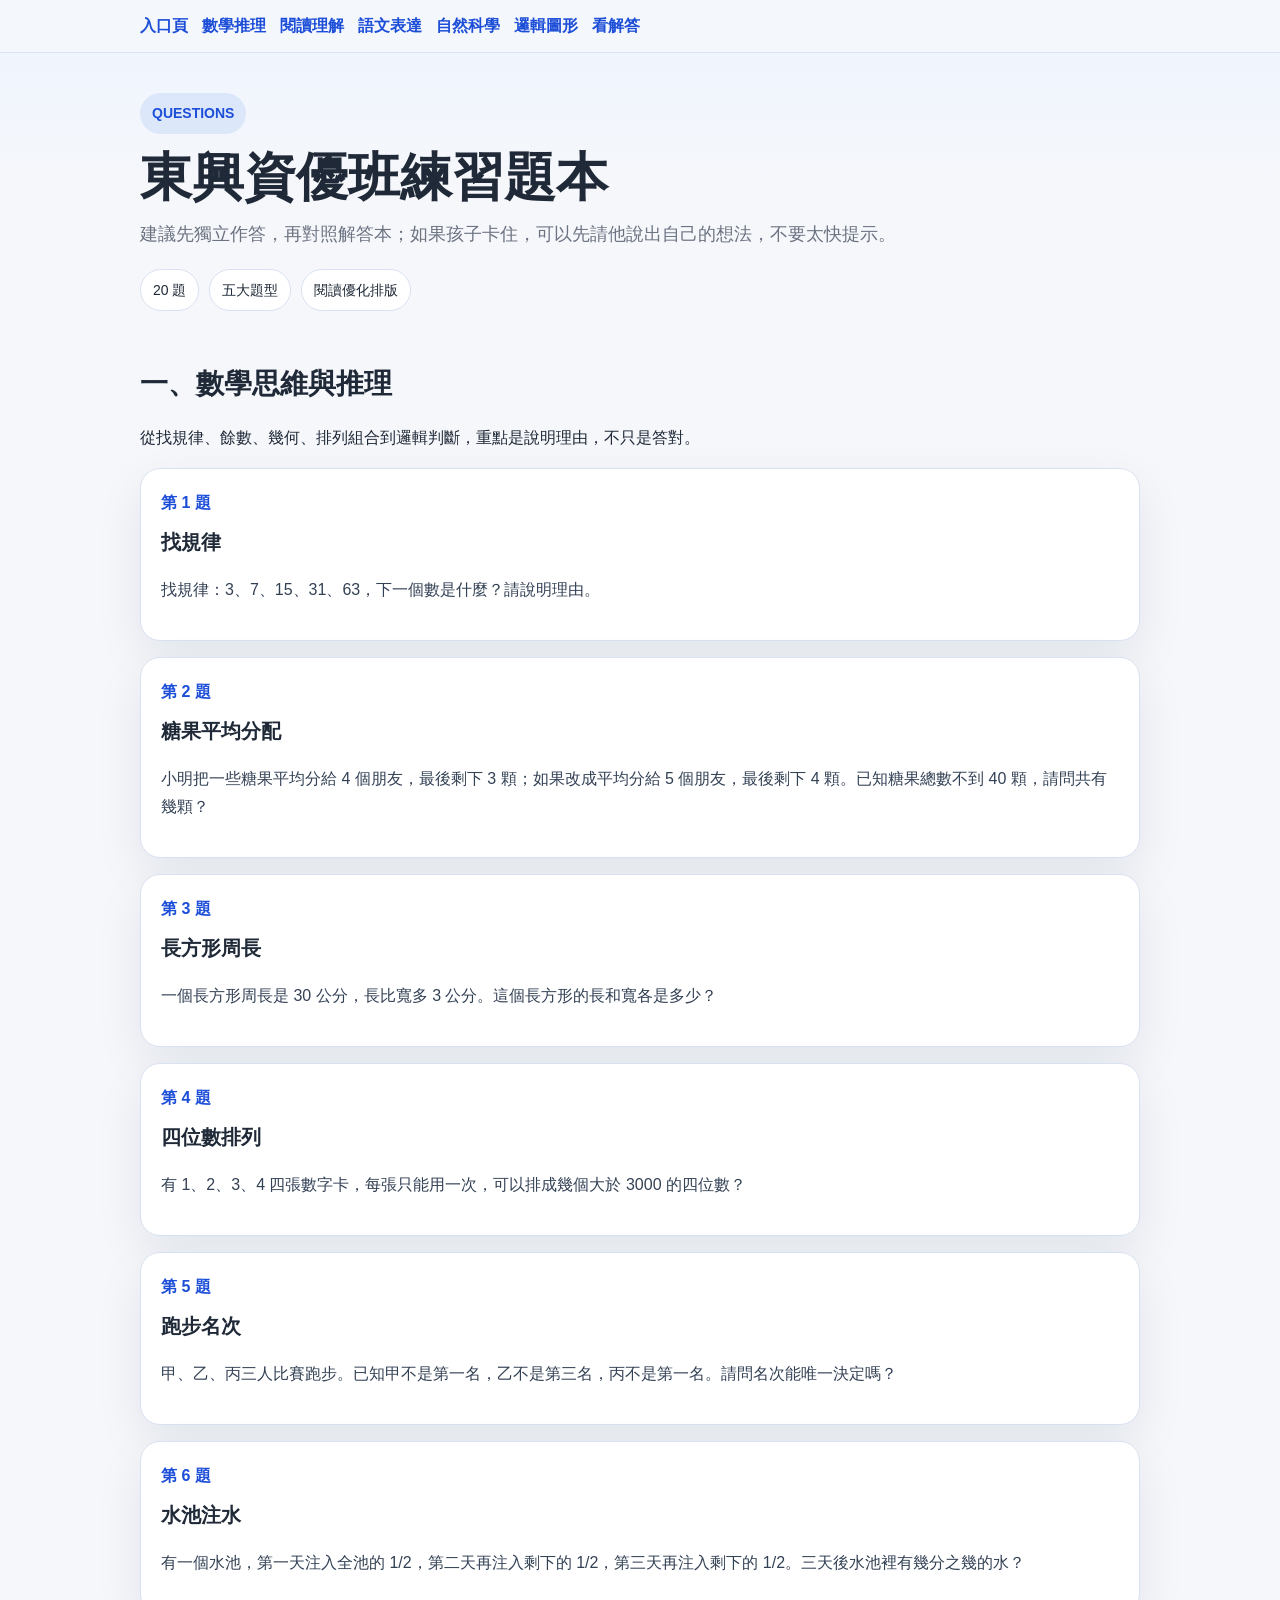
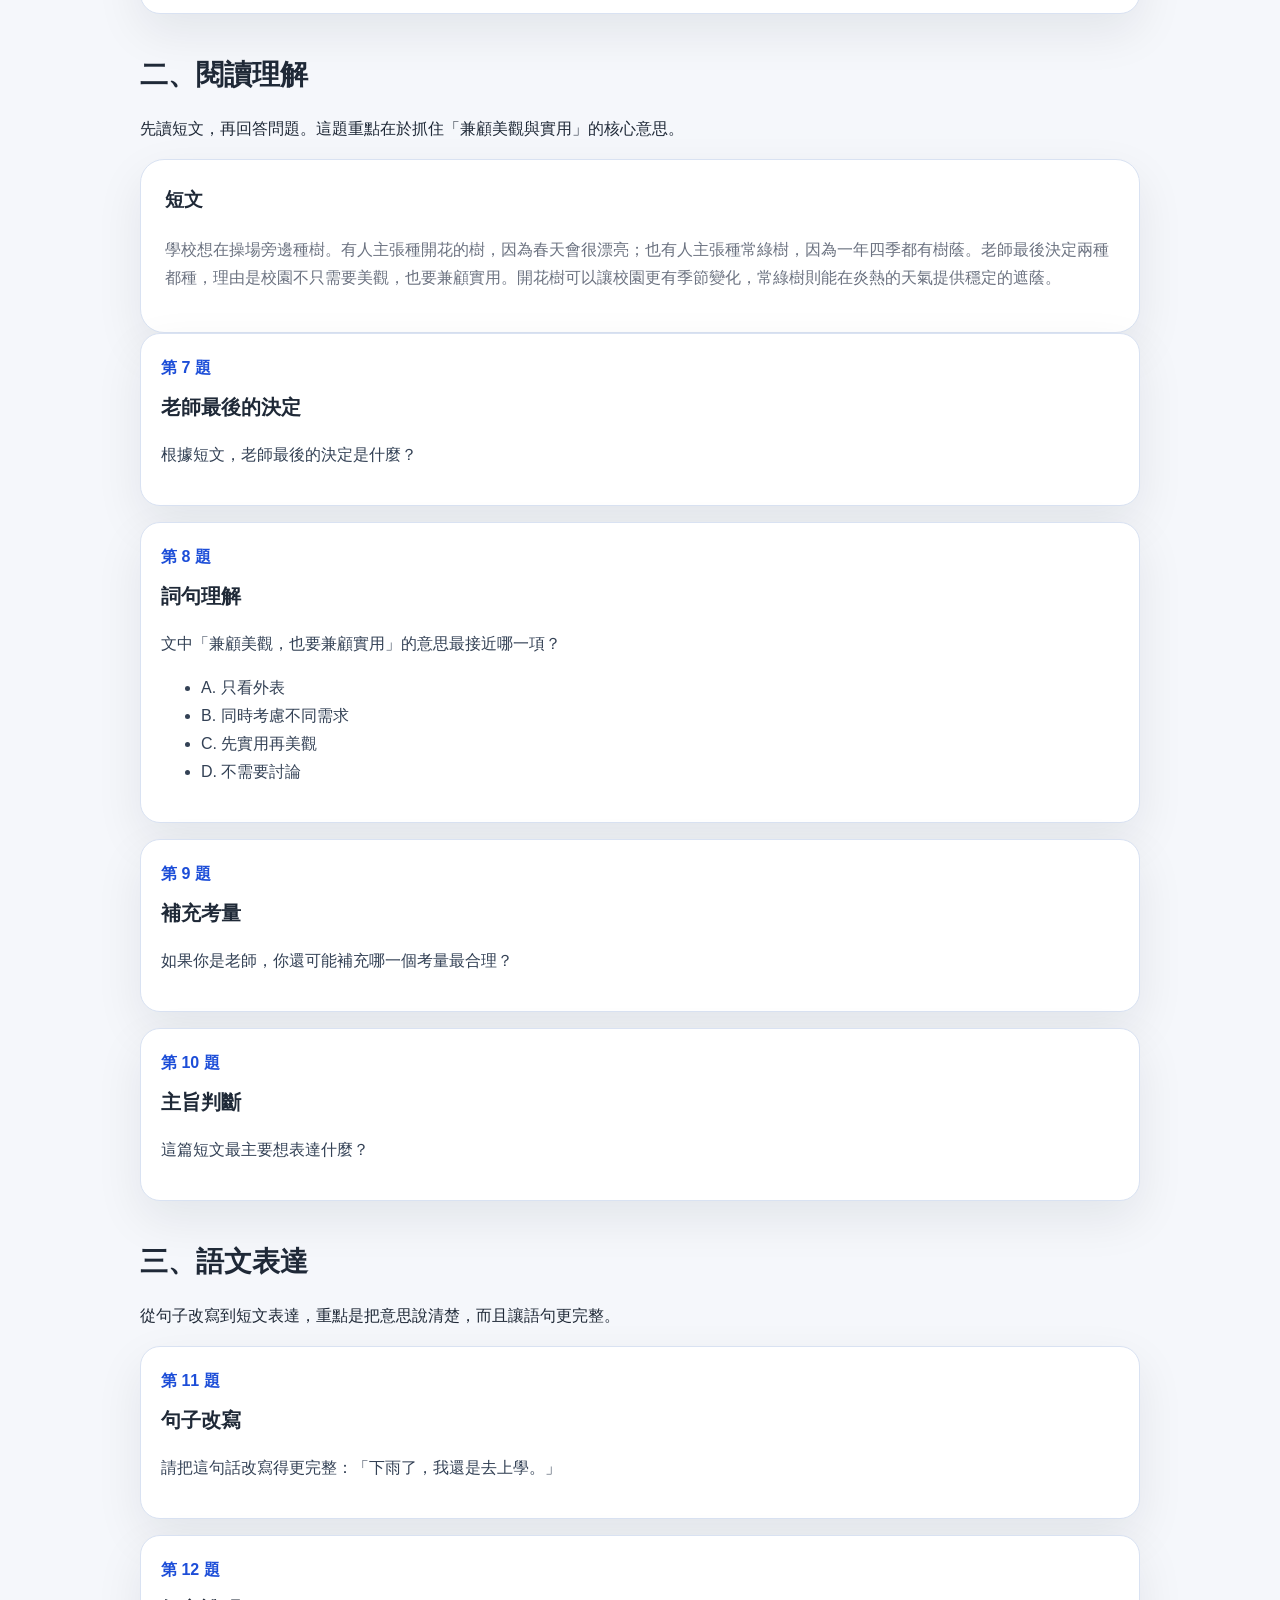
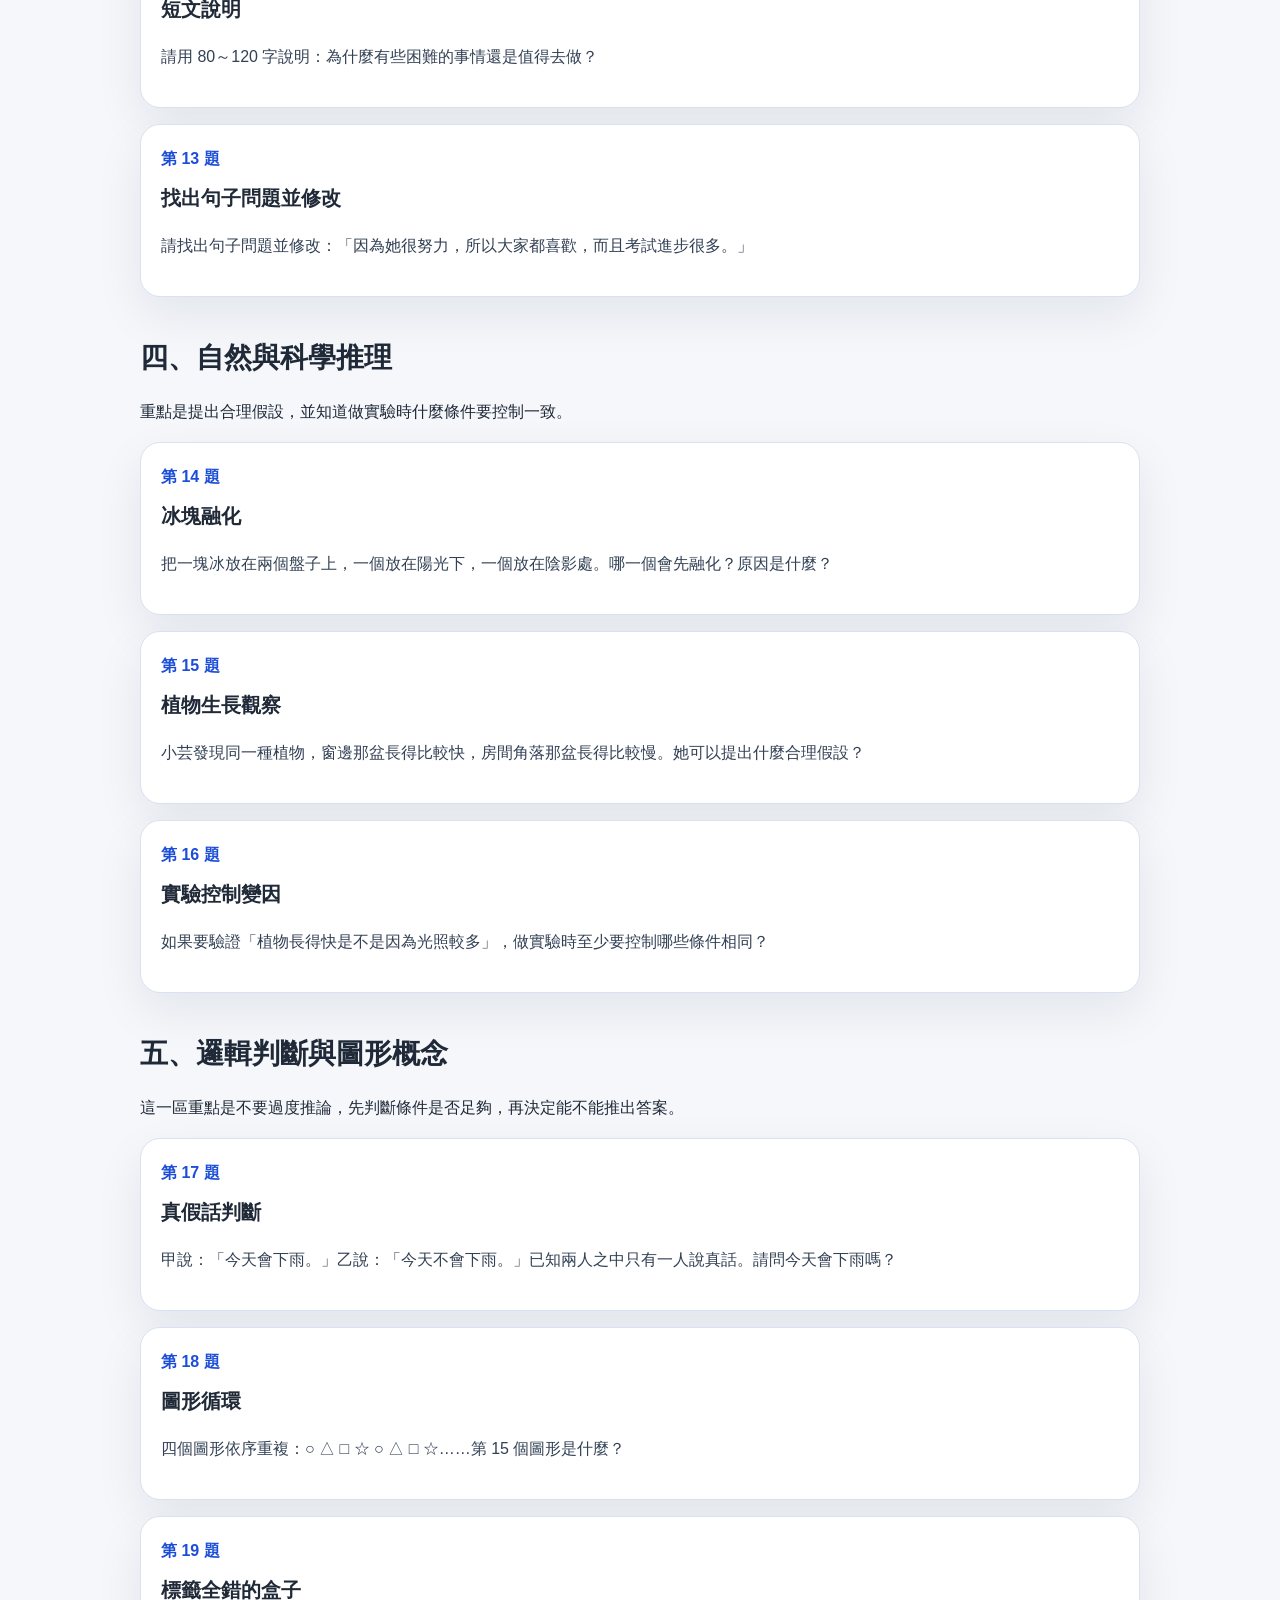
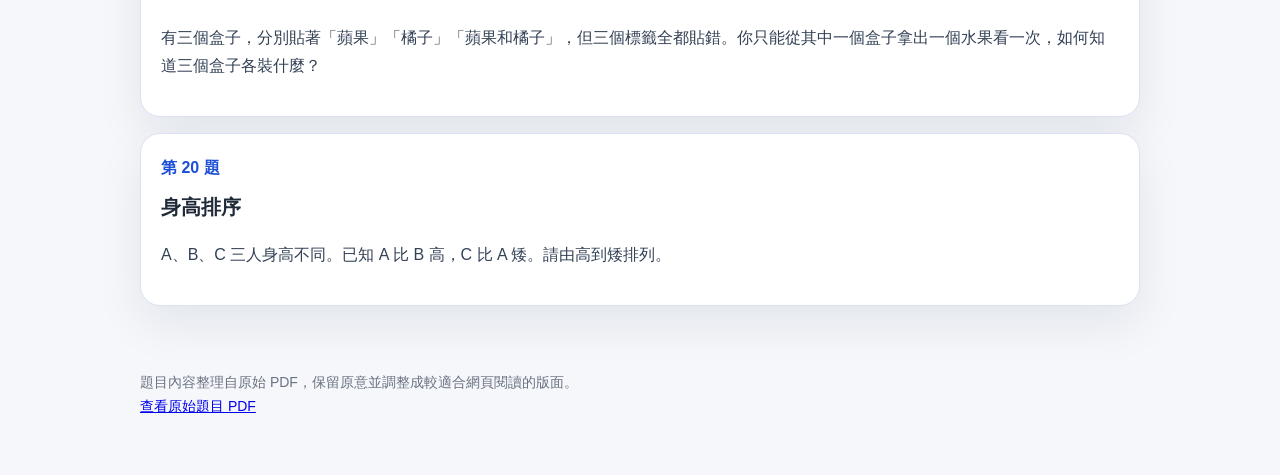
==== dongxing-gifted/questions.html @ 378072ef "convert dongxing PDFs to optimized HTML" ====
<!doctype html>
<html lang="zh-Hant">
<head>
  <meta charset="utf-8" />
  <meta name="viewport" content="width=device-width, initial-scale=1" />
  <title>東興資優班練習題本｜題目頁</title>
  <meta name="description" content="東興資優班練習題本的閱讀優化版 HTML 題目頁。" />
  <link rel="stylesheet" href="./style.css" />
</head>
<body>
  <div class="topnav">
    <div class="container">
      <a href="./">入口頁</a>
      <a href="#math">數學推理</a>
      <a href="#reading">閱讀理解</a>
      <a href="#writing">語文表達</a>
      <a href="#science">自然科學</a>
      <a href="#logic">邏輯圖形</a>
      <a href="./answers.html">看解答</a>
    </div>
  </div>

  <header class="hero container">
    <span class="badge">QUESTIONS</span>
    <h1>東興資優班練習題本</h1>
    <p>建議先獨立作答，再對照解答本；如果孩子卡住，可以先請他說出自己的想法，不要太快提示。</p>
    <div class="meta">
      <span>20 題</span>
      <span>五大題型</span>
      <span>閱讀優化排版</span>
    </div>
  </header>

  <main class="container">
    <section class="qa-section" id="math">
      <header>
        <h2>一、數學思維與推理</h2>
        <p>從找規律、餘數、幾何、排列組合到邏輯判斷，重點是說明理由，不只是答對。</p>
      </header>
      <div class="qa-grid">
        <article class="qa-card"><span class="num">第 1 題</span><h3>找規律</h3><p>找規律：3、7、15、31、63，下一個數是什麼？請說明理由。</p></article>
        <article class="qa-card"><span class="num">第 2 題</span><h3>糖果平均分配</h3><p>小明把一些糖果平均分給 4 個朋友，最後剩下 3 顆；如果改成平均分給 5 個朋友，最後剩下 4 顆。已知糖果總數不到 40 顆，請問共有幾顆？</p></article>
        <article class="qa-card"><span class="num">第 3 題</span><h3>長方形周長</h3><p>一個長方形周長是 30 公分，長比寬多 3 公分。這個長方形的長和寬各是多少？</p></article>
        <article class="qa-card"><span class="num">第 4 題</span><h3>四位數排列</h3><p>有 1、2、3、4 四張數字卡，每張只能用一次，可以排成幾個大於 3000 的四位數？</p></article>
        <article class="qa-card"><span class="num">第 5 題</span><h3>跑步名次</h3><p>甲、乙、丙三人比賽跑步。已知甲不是第一名，乙不是第三名，丙不是第一名。請問名次能唯一決定嗎？</p></article>
        <article class="qa-card"><span class="num">第 6 題</span><h3>水池注水</h3><p>有一個水池，第一天注入全池的 1/2，第二天再注入剩下的 1/2，第三天再注入剩下的 1/2。三天後水池裡有幾分之幾的水？</p></article>
      </div>
    </section>

    <section class="qa-section" id="reading">
      <header>
        <h2>二、閱讀理解</h2>
        <p>先讀短文，再回答問題。這題重點在於抓住「兼顧美觀與實用」的核心意思。</p>
      </header>
      <article class="card">
        <h3>短文</h3>
        <p>學校想在操場旁邊種樹。有人主張種開花的樹，因為春天會很漂亮；也有人主張種常綠樹，因為一年四季都有樹蔭。老師最後決定兩種都種，理由是校園不只需要美觀，也要兼顧實用。開花樹可以讓校園更有季節變化，常綠樹則能在炎熱的天氣提供穩定的遮蔭。</p>
      </article>
      <div class="qa-grid">
        <article class="qa-card"><span class="num">第 7 題</span><h3>老師最後的決定</h3><p>根據短文，老師最後的決定是什麼？</p></article>
        <article class="qa-card"><span class="num">第 8 題</span><h3>詞句理解</h3><p>文中「兼顧美觀，也要兼顧實用」的意思最接近哪一項？</p><ul><li>A. 只看外表</li><li>B. 同時考慮不同需求</li><li>C. 先實用再美觀</li><li>D. 不需要討論</li></ul></article>
        <article class="qa-card"><span class="num">第 9 題</span><h3>補充考量</h3><p>如果你是老師，你還可能補充哪一個考量最合理？</p></article>
        <article class="qa-card"><span class="num">第 10 題</span><h3>主旨判斷</h3><p>這篇短文最主要想表達什麼？</p></article>
      </div>
    </section>

    <section class="qa-section" id="writing">
      <header>
        <h2>三、語文表達</h2>
        <p>從句子改寫到短文表達，重點是把意思說清楚，而且讓語句更完整。</p>
      </header>
      <div class="qa-grid">
        <article class="qa-card"><span class="num">第 11 題</span><h3>句子改寫</h3><p>請把這句話改寫得更完整：「下雨了，我還是去上學。」</p></article>
        <article class="qa-card"><span class="num">第 12 題</span><h3>短文說明</h3><p>請用 80～120 字說明：為什麼有些困難的事情還是值得去做？</p></article>
        <article class="qa-card"><span class="num">第 13 題</span><h3>找出句子問題並修改</h3><p>請找出句子問題並修改：「因為她很努力，所以大家都喜歡，而且考試進步很多。」</p></article>
      </div>
    </section>

    <section class="qa-section" id="science">
      <header>
        <h2>四、自然與科學推理</h2>
        <p>重點是提出合理假設，並知道做實驗時什麼條件要控制一致。</p>
      </header>
      <div class="qa-grid">
        <article class="qa-card"><span class="num">第 14 題</span><h3>冰塊融化</h3><p>把一塊冰放在兩個盤子上，一個放在陽光下，一個放在陰影處。哪一個會先融化？原因是什麼？</p></article>
        <article class="qa-card"><span class="num">第 15 題</span><h3>植物生長觀察</h3><p>小芸發現同一種植物，窗邊那盆長得比較快，房間角落那盆長得比較慢。她可以提出什麼合理假設？</p></article>
        <article class="qa-card"><span class="num">第 16 題</span><h3>實驗控制變因</h3><p>如果要驗證「植物長得快是不是因為光照較多」，做實驗時至少要控制哪些條件相同？</p></article>
      </div>
    </section>

    <section class="qa-section" id="logic">
      <header>
        <h2>五、邏輯判斷與圖形概念</h2>
        <p>這一區重點是不要過度推論，先判斷條件是否足夠，再決定能不能推出答案。</p>
      </header>
      <div class="qa-grid">
        <article class="qa-card"><span class="num">第 17 題</span><h3>真假話判斷</h3><p>甲說：「今天會下雨。」乙說：「今天不會下雨。」已知兩人之中只有一人說真話。請問今天會下雨嗎？</p></article>
        <article class="qa-card"><span class="num">第 18 題</span><h3>圖形循環</h3><p>四個圖形依序重複：○ △ □ ☆ ○ △ □ ☆……第 15 個圖形是什麼？</p></article>
        <article class="qa-card"><span class="num">第 19 題</span><h3>標籤全錯的盒子</h3><p>有三個盒子，分別貼著「蘋果」「橘子」「蘋果和橘子」，但三個標籤全都貼錯。你只能從其中一個盒子拿出一個水果看一次，如何知道三個盒子各裝什麼？</p></article>
        <article class="qa-card"><span class="num">第 20 題</span><h3>身高排序</h3><p>A、B、C 三人身高不同。已知 A 比 B 高，C 比 A 矮。請由高到矮排列。</p></article>
      </div>
    </section>
  </main>

  <footer class="container footer">
    題目內容整理自原始 PDF，保留原意並調整成較適合網頁閱讀的版面。<br />
    <a href="./dongxing-gifted-questions.pdf">查看原始題目 PDF</a>
  </footer>
</body>
</html>
---- dongxing-gifted/style.css ----
:root {
  --bg: #f5f7fb;
  --surface: #ffffff;
  --surface-2: #eef4ff;
  --text: #1f2937;
  --muted: #6b7280;
  --line: #d9e2f2;
  --brand: #2563eb;
  --brand-2: #1d4ed8;
  --ok: #0f766e;
  --shadow: 0 18px 48px rgba(15, 23, 42, 0.08);
}
* { box-sizing: border-box; }
html { scroll-behavior: smooth; }
body {
  margin: 0;
  font-family: -apple-system, BlinkMacSystemFont, "Segoe UI", "Noto Sans TC", sans-serif;
  background: linear-gradient(180deg, #eef4ff 0%, var(--bg) 180px);
  color: var(--text);
  line-height: 1.75;
}
.container {
  width: min(1000px, calc(100% - 32px));
  margin: 0 auto;
}
.hero {
  padding: 40px 0 24px;
}
.badge {
  display: inline-block;
  padding: 8px 12px;
  border-radius: 999px;
  background: rgba(37, 99, 235, 0.1);
  color: var(--brand-2);
  font-weight: 700;
  font-size: 14px;
}
.hero h1 {
  margin: 14px 0 12px;
  font-size: clamp(32px, 6vw, 52px);
  line-height: 1.15;
}
.hero p {
  margin: 0;
  color: var(--muted);
  font-size: 18px;
}
.meta {
  margin-top: 18px;
  display: flex;
  flex-wrap: wrap;
  gap: 10px;
}
.meta span {
  background: var(--surface);
  border: 1px solid var(--line);
  padding: 8px 12px;
  border-radius: 999px;
  font-size: 14px;
}
.grid {
  display: grid;
  gap: 20px;
}
.grid.cards {
  grid-template-columns: repeat(auto-fit, minmax(240px, 1fr));
  margin: 28px 0 36px;
}
.card {
  background: var(--surface);
  border: 1px solid var(--line);
  border-radius: 24px;
  padding: 24px;
  box-shadow: var(--shadow);
}
.card h2, .card h3 { margin-top: 0; }
.card p { color: var(--muted); }
.btns {
  display: flex;
  flex-wrap: wrap;
  gap: 12px;
  margin-top: 18px;
}
.btn {
  display: inline-flex;
  align-items: center;
  justify-content: center;
  padding: 12px 16px;
  border-radius: 14px;
  background: var(--brand);
  color: #fff;
  text-decoration: none;
  font-weight: 700;
}
.btn.secondary {
  background: #fff;
  color: var(--brand);
  border: 1px solid var(--line);
}
.section-title {
  margin: 44px 0 16px;
  font-size: 28px;
}
.notice {
  background: #fff8e8;
  border: 1px solid #f6d58b;
  color: #7c4a03;
  border-radius: 18px;
  padding: 16px 18px;
}
.topnav {
  position: sticky;
  top: 0;
  z-index: 20;
  background: rgba(245,247,251,.85);
  backdrop-filter: blur(10px);
  border-bottom: 1px solid var(--line);
}
.topnav .container {
  display: flex;
  gap: 14px;
  flex-wrap: wrap;
  padding: 12px 0;
}
.topnav a {
  color: var(--brand-2);
  text-decoration: none;
  font-weight: 700;
}
.qa-section {
  margin: 24px 0 36px;
}
.qa-section header {
  margin-bottom: 16px;
}
.qa-section h2 {
  margin: 0 0 8px;
  font-size: 28px;
}
.qa-grid {
  display: grid;
  gap: 16px;
}
.qa-card {
  background: var(--surface);
  border: 1px solid var(--line);
  border-radius: 20px;
  padding: 20px;
  box-shadow: var(--shadow);
}
.qa-card .num {
  display: inline-block;
  margin-bottom: 8px;
  color: var(--brand-2);
  font-weight: 800;
}
.qa-card h3 {
  margin: 0 0 8px;
  font-size: 20px;
}
.qa-card p,
.qa-card li { color: #334155; }
.answer {
  margin-top: 12px;
  padding: 14px 16px;
  border-radius: 14px;
  background: #f8fafc;
  border: 1px solid #e2e8f0;
}
.answer strong { color: var(--ok); }
.footer {
  padding: 28px 0 56px;
  color: var(--muted);
  font-size: 14px;
}
code {
  background: #eef2f7;
  border-radius: 8px;
  padding: 2px 6px;
}
@media (max-width: 640px) {
  .card, .qa-card { padding: 18px; }
  .hero { padding-top: 28px; }
}
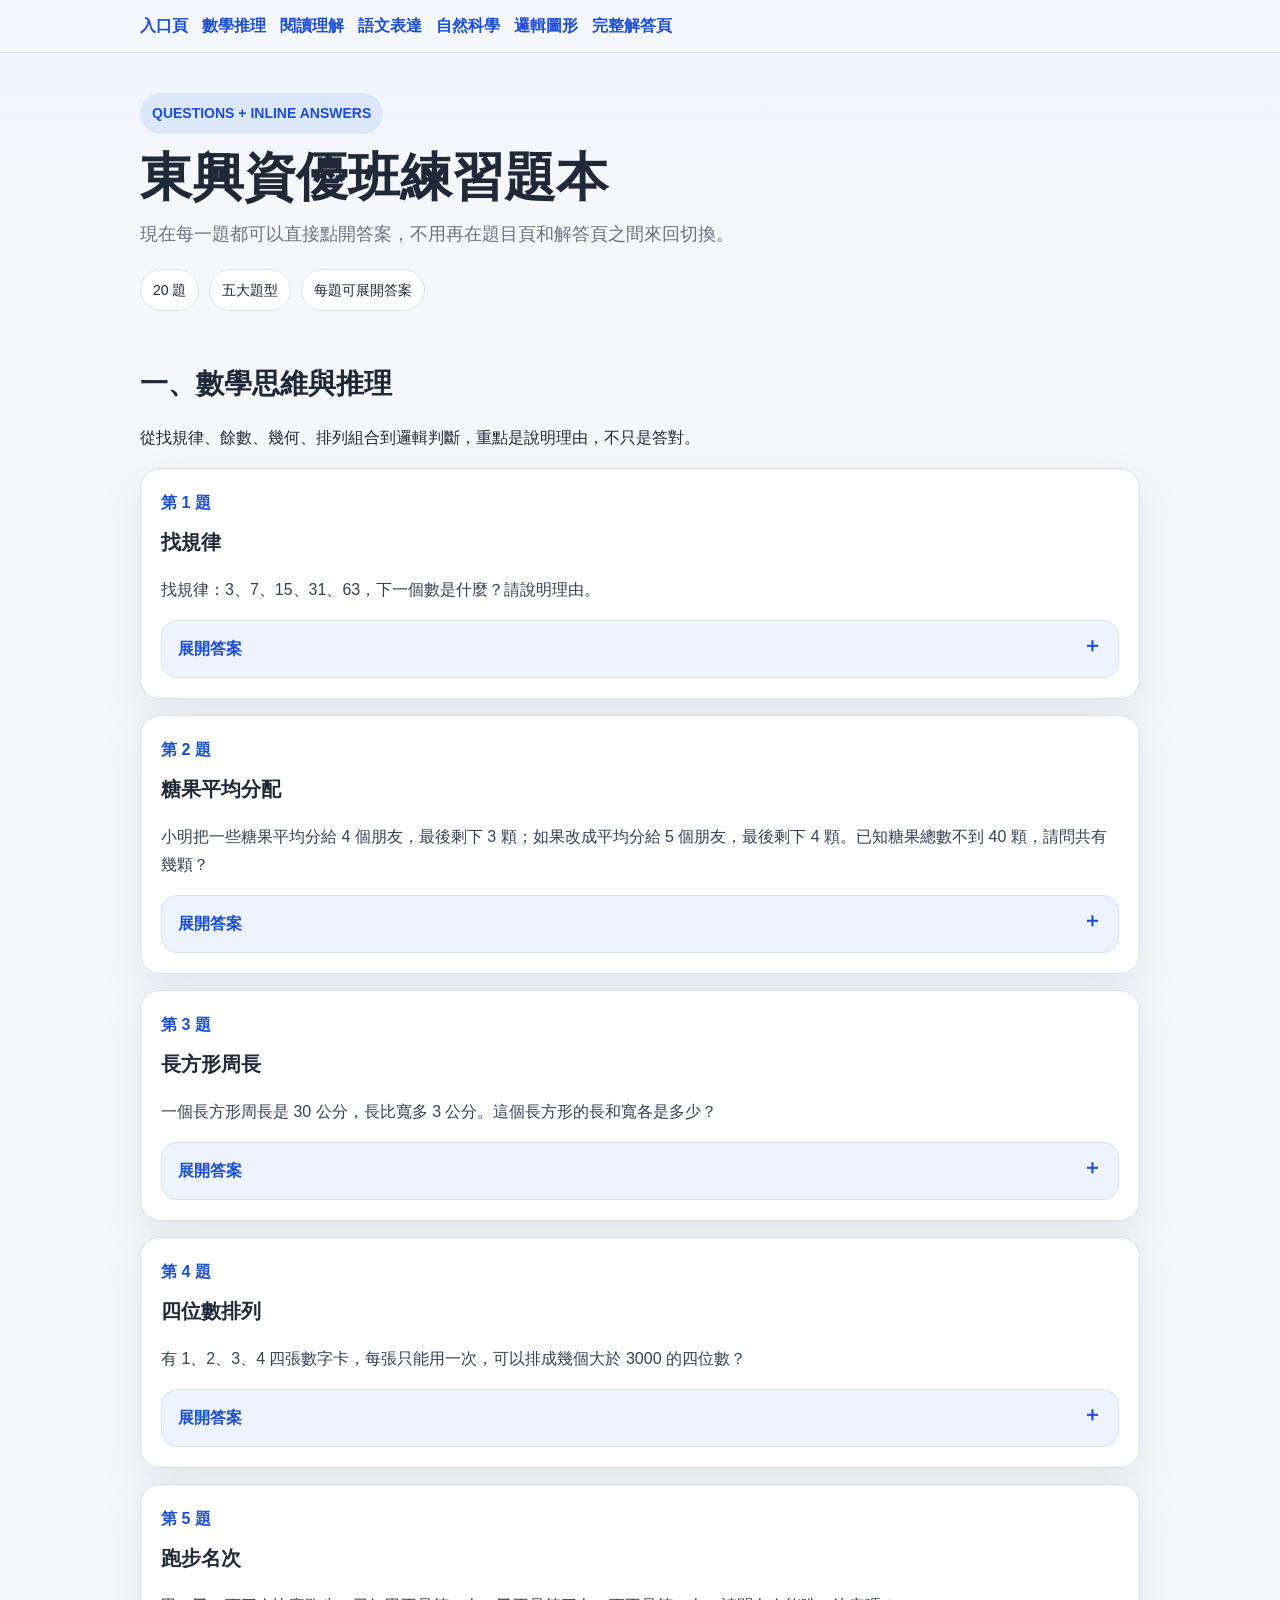
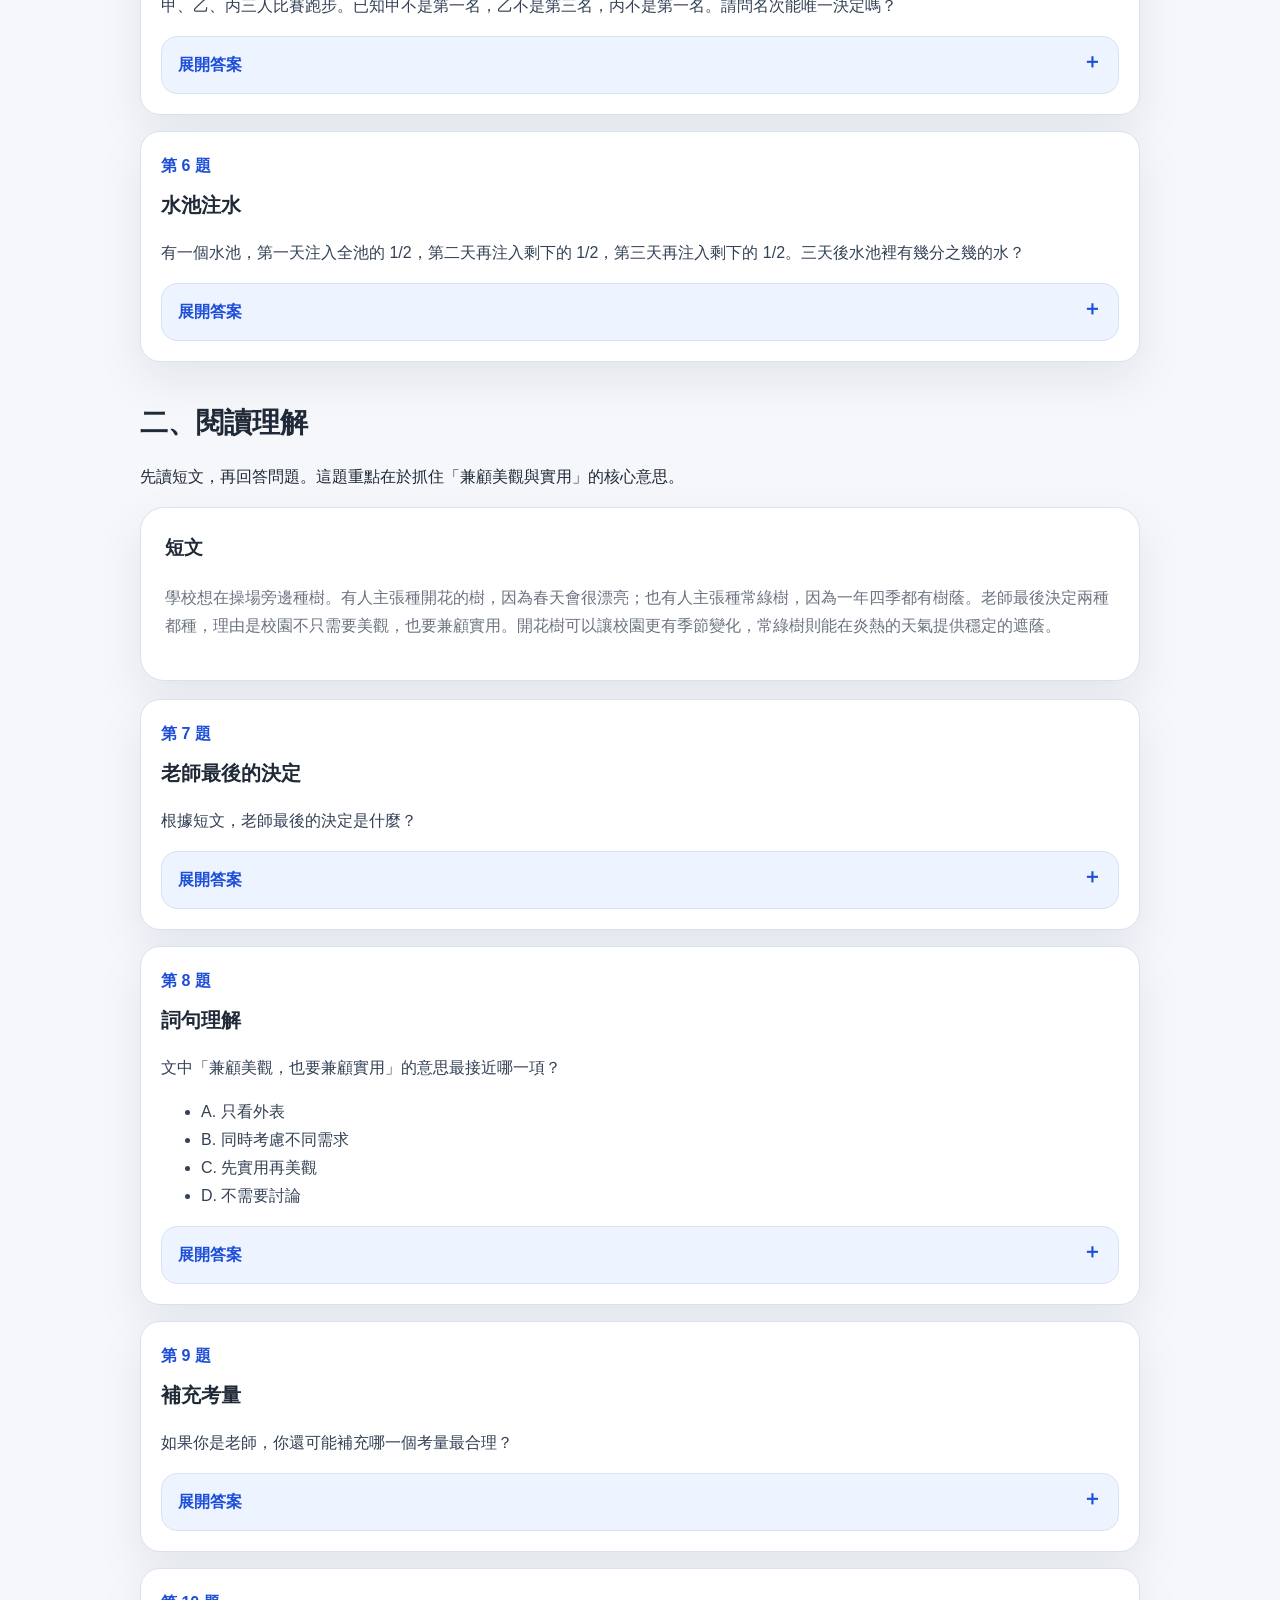
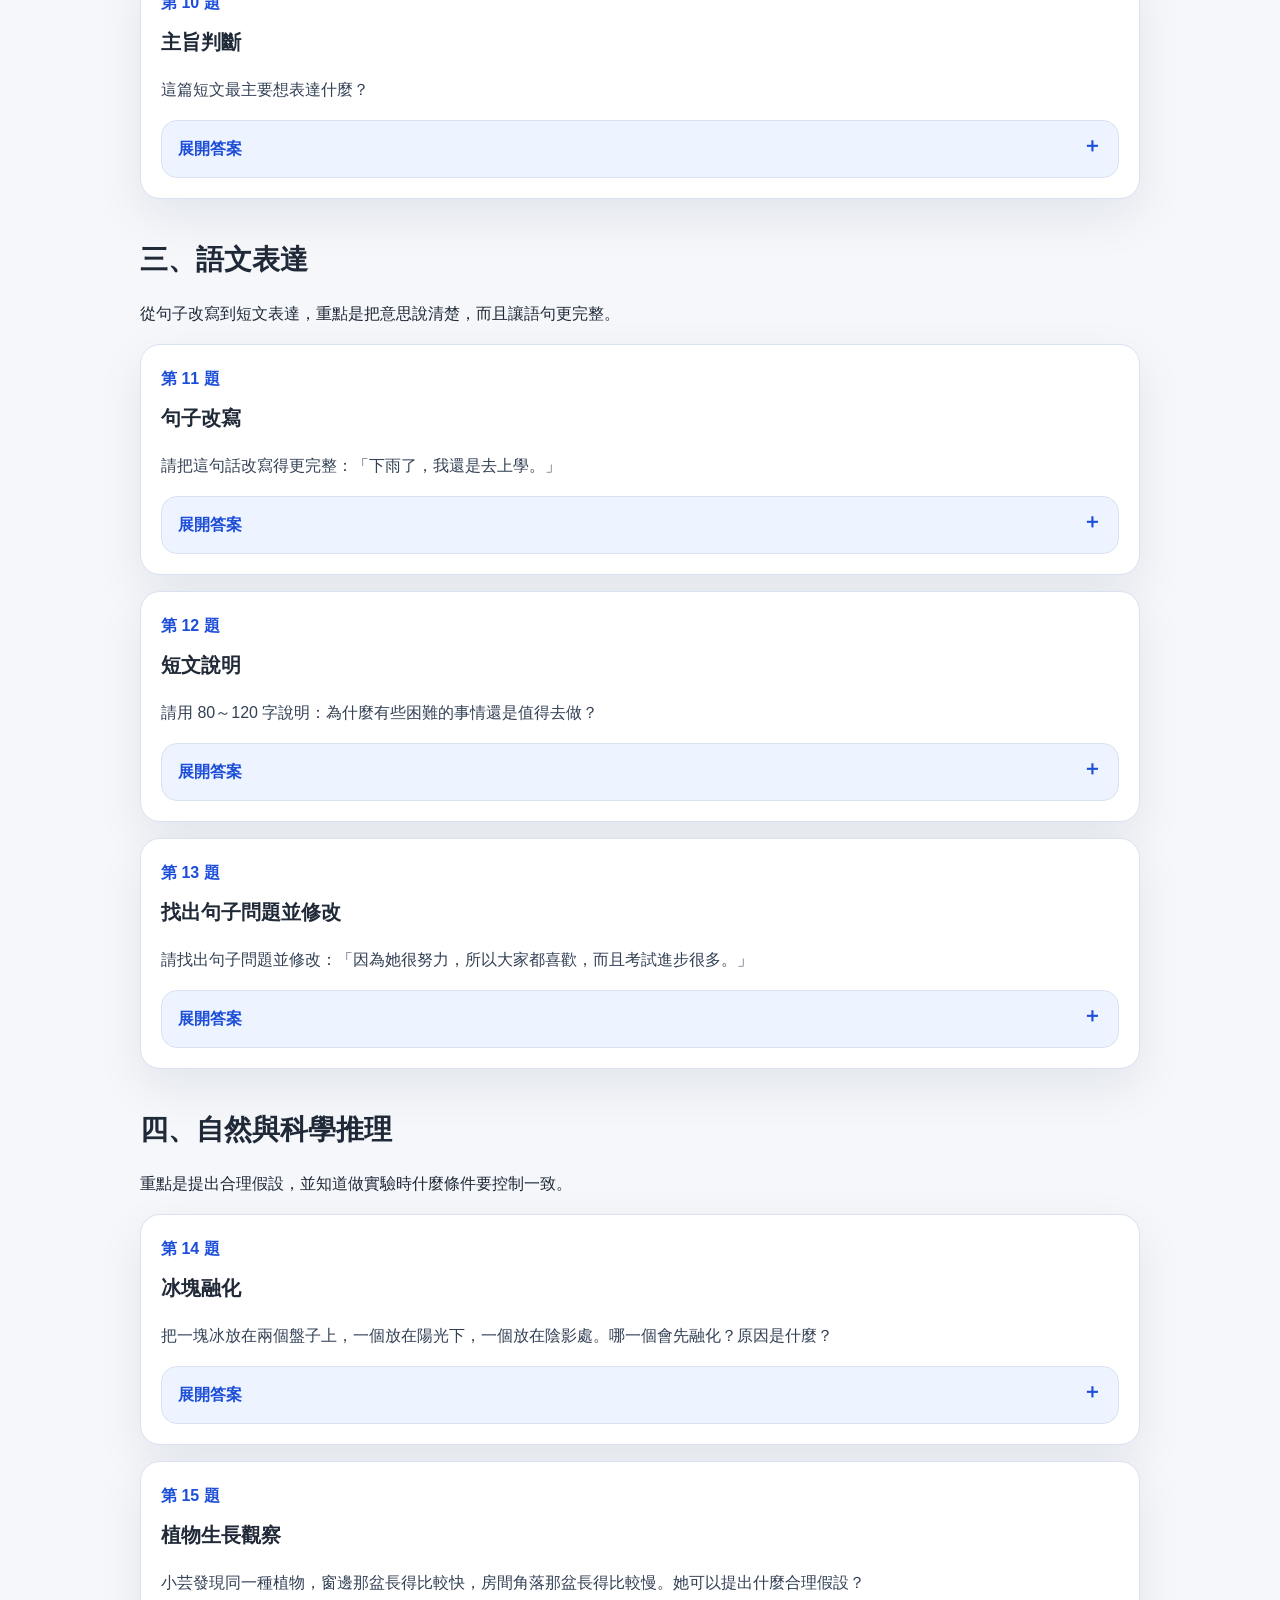
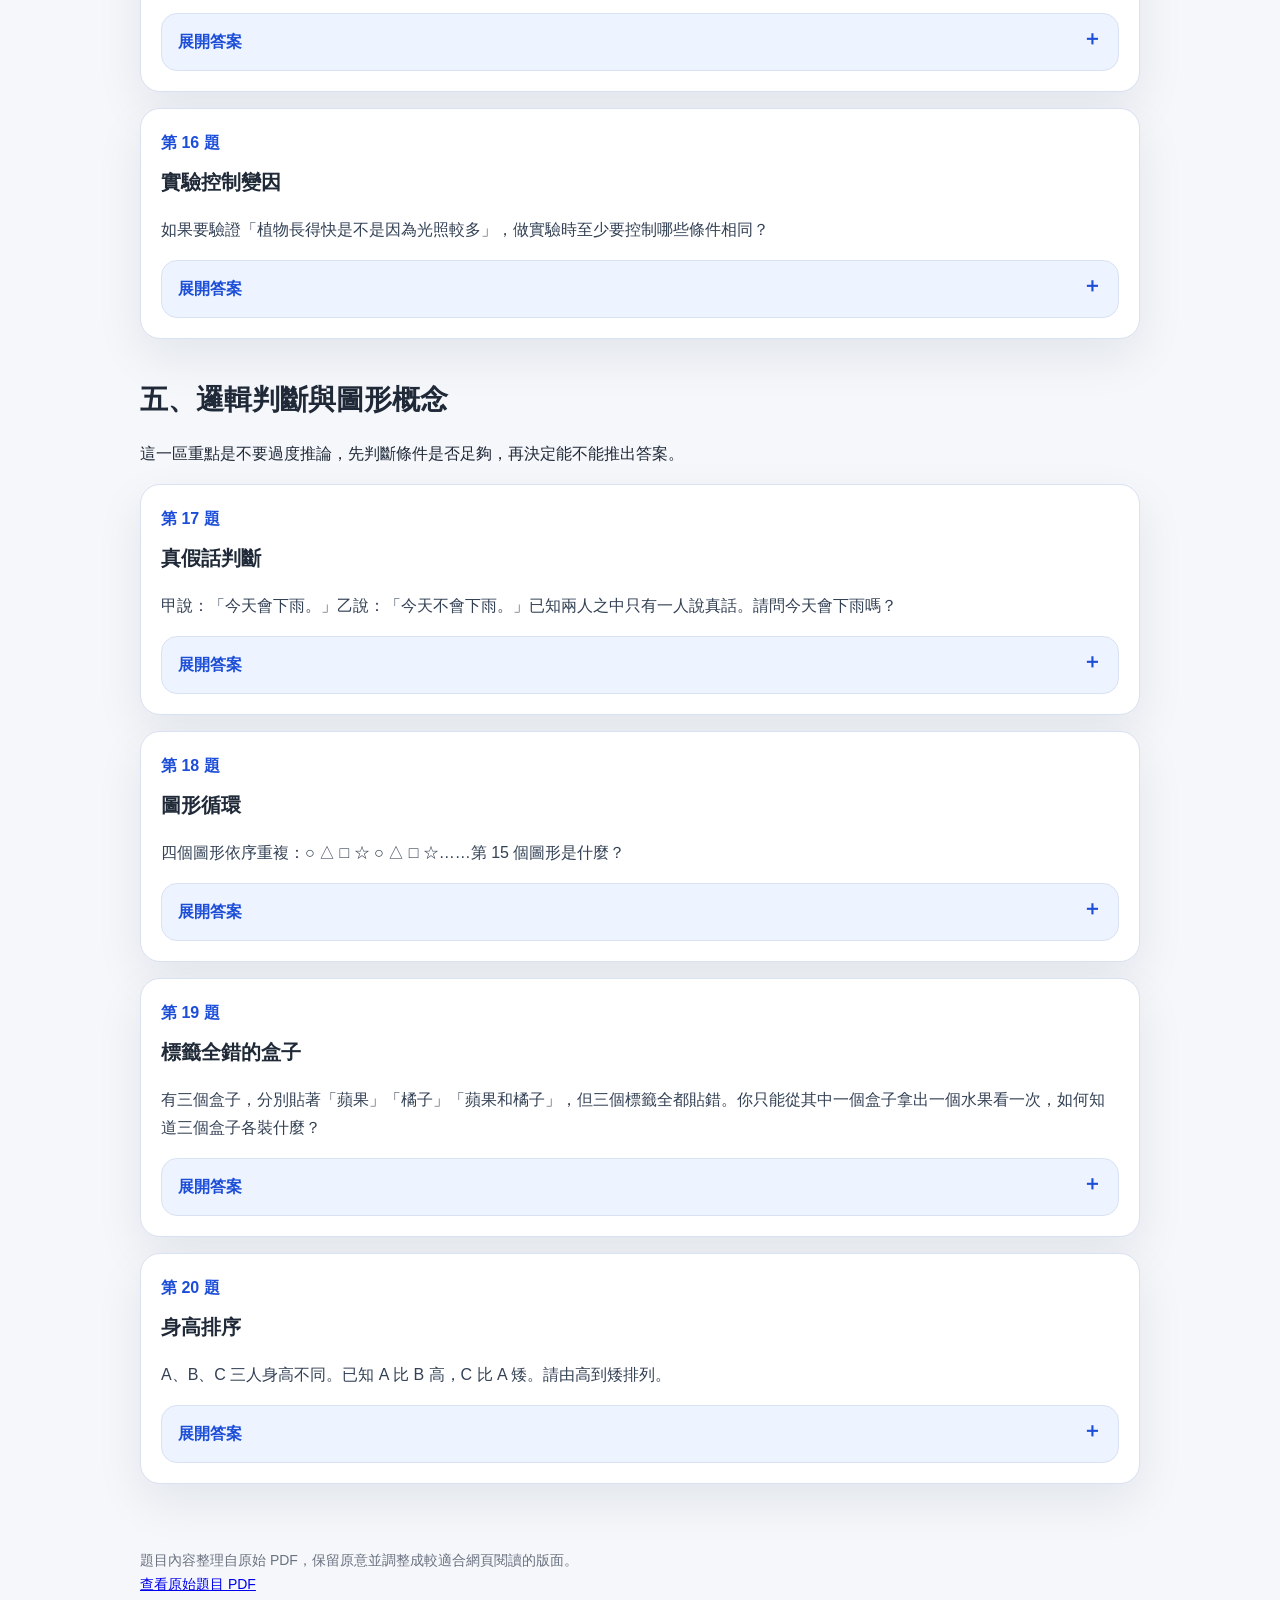
==== commit 7b826457: "add inline answer toggles to questions page" ====
--- a/dongxing-gifted/questions.html
+++ b/dongxing-gifted/questions.html
@@ -4,7 +4,7 @@
   <meta charset="utf-8" />
   <meta name="viewport" content="width=device-width, initial-scale=1" />
   <title>東興資優班練習題本｜題目頁</title>
-  <meta name="description" content="東興資優班練習題本的閱讀優化版 HTML 題目頁。" />
+  <meta name="description" content="東興資優班練習題本的閱讀優化版 HTML 題目頁，支援每題展開答案。" />
   <link rel="stylesheet" href="./style.css" />
 </head>
 <body>
@@ -16,18 +16,18 @@
       <a href="#writing">語文表達</a>
       <a href="#science">自然科學</a>
       <a href="#logic">邏輯圖形</a>
-      <a href="./answers.html">看解答</a>
+      <a href="./answers.html">完整解答頁</a>
     </div>
   </div>
 
   <header class="hero container">
-    <span class="badge">QUESTIONS</span>
+    <span class="badge">QUESTIONS + INLINE ANSWERS</span>
     <h1>東興資優班練習題本</h1>
-    <p>建議先獨立作答，再對照解答本；如果孩子卡住，可以先請他說出自己的想法，不要太快提示。</p>
+    <p>現在每一題都可以直接點開答案，不用再在題目頁和解答頁之間來回切換。</p>
     <div class="meta">
       <span>20 題</span>
       <span>五大題型</span>
-      <span>閱讀優化排版</span>
+      <span>每題可展開答案</span>
     </div>
   </header>
 
@@ -38,12 +38,36 @@
         <p>從找規律、餘數、幾何、排列組合到邏輯判斷，重點是說明理由，不只是答對。</p>
       </header>
       <div class="qa-grid">
-        <article class="qa-card"><span class="num">第 1 題</span><h3>找規律</h3><p>找規律：3、7、15、31、63，下一個數是什麼？請說明理由。</p></article>
-        <article class="qa-card"><span class="num">第 2 題</span><h3>糖果平均分配</h3><p>小明把一些糖果平均分給 4 個朋友，最後剩下 3 顆；如果改成平均分給 5 個朋友，最後剩下 4 顆。已知糖果總數不到 40 顆，請問共有幾顆？</p></article>
-        <article class="qa-card"><span class="num">第 3 題</span><h3>長方形周長</h3><p>一個長方形周長是 30 公分，長比寬多 3 公分。這個長方形的長和寬各是多少？</p></article>
-        <article class="qa-card"><span class="num">第 4 題</span><h3>四位數排列</h3><p>有 1、2、3、4 四張數字卡，每張只能用一次，可以排成幾個大於 3000 的四位數？</p></article>
-        <article class="qa-card"><span class="num">第 5 題</span><h3>跑步名次</h3><p>甲、乙、丙三人比賽跑步。已知甲不是第一名，乙不是第三名，丙不是第一名。請問名次能唯一決定嗎？</p></article>
-        <article class="qa-card"><span class="num">第 6 題</span><h3>水池注水</h3><p>有一個水池，第一天注入全池的 1/2，第二天再注入剩下的 1/2，第三天再注入剩下的 1/2。三天後水池裡有幾分之幾的水？</p></article>
+        <article class="qa-card">
+          <span class="num">第 1 題</span><h3>找規律</h3>
+          <p>找規律：3、7、15、31、63，下一個數是什麼？請說明理由。</p>
+          <details class="reveal"><summary>展開答案</summary><div class="answer"><strong>答案：</strong>127。<br><strong>解析：</strong>前一個數乘以 2 再加 1，所以 63 × 2 + 1 = 127。</div></details>
+        </article>
+        <article class="qa-card">
+          <span class="num">第 2 題</span><h3>糖果平均分配</h3>
+          <p>小明把一些糖果平均分給 4 個朋友，最後剩下 3 顆；如果改成平均分給 5 個朋友，最後剩下 4 顆。已知糖果總數不到 40 顆，請問共有幾顆？</p>
+          <details class="reveal"><summary>展開答案</summary><div class="answer"><strong>答案：</strong>19 顆。<br><strong>解析：</strong>同時符合除以 4 餘 3、除以 5 餘 4，也就是比 20 的倍數少 1；40 以內符合的是 19。</div></details>
+        </article>
+        <article class="qa-card">
+          <span class="num">第 3 題</span><h3>長方形周長</h3>
+          <p>一個長方形周長是 30 公分，長比寬多 3 公分。這個長方形的長和寬各是多少？</p>
+          <details class="reveal"><summary>展開答案</summary><div class="answer"><strong>答案：</strong>長 9 公分，寬 6 公分。<br><strong>解析：</strong>先由周長得到長 + 寬 = 15，再用長比寬多 3 解出答案。</div></details>
+        </article>
+        <article class="qa-card">
+          <span class="num">第 4 題</span><h3>四位數排列</h3>
+          <p>有 1、2、3、4 四張數字卡，每張只能用一次，可以排成幾個大於 3000 的四位數？</p>
+          <details class="reveal"><summary>展開答案</summary><div class="answer"><strong>答案：</strong>12 個。<br><strong>解析：</strong>千位只能是 3 或 4，各有 3! = 6 種，所以共 12 種。</div></details>
+        </article>
+        <article class="qa-card">
+          <span class="num">第 5 題</span><h3>跑步名次</h3>
+          <p>甲、乙、丙三人比賽跑步。已知甲不是第一名，乙不是第三名，丙不是第一名。請問名次能唯一決定嗎？</p>
+          <details class="reveal"><summary>展開答案</summary><div class="answer"><strong>答案：</strong>不能唯一決定。<br><strong>解析：</strong>這題重點不是猜名次，而是發現條件不足，無法推出唯一結果。</div></details>
+        </article>
+        <article class="qa-card">
+          <span class="num">第 6 題</span><h3>水池注水</h3>
+          <p>有一個水池，第一天注入全池的 1/2，第二天再注入剩下的 1/2，第三天再注入剩下的 1/2。三天後水池裡有幾分之幾的水？</p>
+          <details class="reveal"><summary>展開答案</summary><div class="answer"><strong>答案：</strong>7/8。<br><strong>解析：</strong>第一天後是 1/2，第二天變 3/4，第三天變 7/8。</div></details>
+        </article>
       </div>
     </section>
 
@@ -52,15 +76,32 @@
         <h2>二、閱讀理解</h2>
         <p>先讀短文，再回答問題。這題重點在於抓住「兼顧美觀與實用」的核心意思。</p>
       </header>
-      <article class="card">
+      <article class="card reading-passage">
         <h3>短文</h3>
         <p>學校想在操場旁邊種樹。有人主張種開花的樹，因為春天會很漂亮；也有人主張種常綠樹，因為一年四季都有樹蔭。老師最後決定兩種都種，理由是校園不只需要美觀，也要兼顧實用。開花樹可以讓校園更有季節變化，常綠樹則能在炎熱的天氣提供穩定的遮蔭。</p>
       </article>
       <div class="qa-grid">
-        <article class="qa-card"><span class="num">第 7 題</span><h3>老師最後的決定</h3><p>根據短文，老師最後的決定是什麼？</p></article>
-        <article class="qa-card"><span class="num">第 8 題</span><h3>詞句理解</h3><p>文中「兼顧美觀，也要兼顧實用」的意思最接近哪一項？</p><ul><li>A. 只看外表</li><li>B. 同時考慮不同需求</li><li>C. 先實用再美觀</li><li>D. 不需要討論</li></ul></article>
-        <article class="qa-card"><span class="num">第 9 題</span><h3>補充考量</h3><p>如果你是老師，你還可能補充哪一個考量最合理？</p></article>
-        <article class="qa-card"><span class="num">第 10 題</span><h3>主旨判斷</h3><p>這篇短文最主要想表達什麼？</p></article>
+        <article class="qa-card">
+          <span class="num">第 7 題</span><h3>老師最後的決定</h3>
+          <p>根據短文，老師最後的決定是什麼？</p>
+          <details class="reveal"><summary>展開答案</summary><div class="answer"><strong>答案：</strong>老師決定兩種樹都種。</div></details>
+        </article>
+        <article class="qa-card">
+          <span class="num">第 8 題</span><h3>詞句理解</h3>
+          <p>文中「兼顧美觀，也要兼顧實用」的意思最接近哪一項？</p>
+          <ul><li>A. 只看外表</li><li>B. 同時考慮不同需求</li><li>C. 先實用再美觀</li><li>D. 不需要討論</li></ul>
+          <details class="reveal"><summary>展開答案</summary><div class="answer"><strong>答案：</strong>B，同時考慮不同需求。</div></details>
+        </article>
+        <article class="qa-card">
+          <span class="num">第 9 題</span><h3>補充考量</h3>
+          <p>如果你是老師，你還可能補充哪一個考量最合理？</p>
+          <details class="reveal"><summary>展開答案</summary><div class="answer"><strong>參考答案：</strong>例如：樹根是否會破壞地面、是否容易照顧、是否容易招蚊蟲。<br><strong>解析：</strong>重點是提出和決策相關、合理的考量。</div></details>
+        </article>
+        <article class="qa-card">
+          <span class="num">第 10 題</span><h3>主旨判斷</h3>
+          <p>這篇短文最主要想表達什麼？</p>
+          <details class="reveal"><summary>展開答案</summary><div class="answer"><strong>答案：</strong>做決定時不一定只能二選一，也可以綜合不同意見，兼顧美觀與實用。</div></details>
+        </article>
       </div>
     </section>
 
@@ -70,9 +111,21 @@
         <p>從句子改寫到短文表達，重點是把意思說清楚，而且讓語句更完整。</p>
       </header>
       <div class="qa-grid">
-        <article class="qa-card"><span class="num">第 11 題</span><h3>句子改寫</h3><p>請把這句話改寫得更完整：「下雨了，我還是去上學。」</p></article>
-        <article class="qa-card"><span class="num">第 12 題</span><h3>短文說明</h3><p>請用 80～120 字說明：為什麼有些困難的事情還是值得去做？</p></article>
-        <article class="qa-card"><span class="num">第 13 題</span><h3>找出句子問題並修改</h3><p>請找出句子問題並修改：「因為她很努力，所以大家都喜歡，而且考試進步很多。」</p></article>
+        <article class="qa-card">
+          <span class="num">第 11 題</span><h3>句子改寫</h3>
+          <p>請把這句話改寫得更完整：「下雨了，我還是去上學。」</p>
+          <details class="reveal"><summary>展開答案</summary><div class="answer"><strong>示例答案：</strong>雖然外面下著大雨，我還是準時背起書包去上學。</div></details>
+        </article>
+        <article class="qa-card">
+          <span class="num">第 12 題</span><h3>短文說明</h3>
+          <p>請用 80～120 字說明：為什麼有些困難的事情還是值得去做？</p>
+          <details class="reveal"><summary>展開答案</summary><div class="answer"><strong>示例答案：</strong>有些事情雖然困難，但在努力的過程中，我們會學到新的方法，也會讓自己更有耐心。像學騎腳踏車或練樂器，一開始常常做不好，可是只要慢慢進步，就會得到很大的成就感。所以困難不一定是壞事，常常是讓人成長的開始。</div></details>
+        </article>
+        <article class="qa-card">
+          <span class="num">第 13 題</span><h3>找出句子問題並修改</h3>
+          <p>請找出句子問題並修改：「因為她很努力，所以大家都喜歡，而且考試進步很多。」</p>
+          <details class="reveal"><summary>展開答案</summary><div class="answer"><strong>示例答案：</strong>因為她很努力，考試進步很多，所以大家也更欣賞她認真的態度。</div></details>
+        </article>
       </div>
     </section>
 
@@ -82,9 +135,21 @@
         <p>重點是提出合理假設，並知道做實驗時什麼條件要控制一致。</p>
       </header>
       <div class="qa-grid">
-        <article class="qa-card"><span class="num">第 14 題</span><h3>冰塊融化</h3><p>把一塊冰放在兩個盤子上，一個放在陽光下，一個放在陰影處。哪一個會先融化？原因是什麼？</p></article>
-        <article class="qa-card"><span class="num">第 15 題</span><h3>植物生長觀察</h3><p>小芸發現同一種植物，窗邊那盆長得比較快，房間角落那盆長得比較慢。她可以提出什麼合理假設？</p></article>
-        <article class="qa-card"><span class="num">第 16 題</span><h3>實驗控制變因</h3><p>如果要驗證「植物長得快是不是因為光照較多」，做實驗時至少要控制哪些條件相同？</p></article>
+        <article class="qa-card">
+          <span class="num">第 14 題</span><h3>冰塊融化</h3>
+          <p>把一塊冰放在兩個盤子上，一個放在陽光下，一個放在陰影處。哪一個會先融化？原因是什麼？</p>
+          <details class="reveal"><summary>展開答案</summary><div class="answer"><strong>答案：</strong>陽光下的冰會先融化。<br><strong>解析：</strong>因為得到較多熱能，升溫較快。</div></details>
+        </article>
+        <article class="qa-card">
+          <span class="num">第 15 題</span><h3>植物生長觀察</h3>
+          <p>小芸發現同一種植物，窗邊那盆長得比較快，房間角落那盆長得比較慢。她可以提出什麼合理假設？</p>
+          <details class="reveal"><summary>展開答案</summary><div class="answer"><strong>答案：</strong>植物生長速度可能和光照有關，窗邊得到較多陽光，所以長得較快。</div></details>
+        </article>
+        <article class="qa-card">
+          <span class="num">第 16 題</span><h3>實驗控制變因</h3>
+          <p>如果要驗證「植物長得快是不是因為光照較多」，做實驗時至少要控制哪些條件相同？</p>
+          <details class="reveal"><summary>展開答案</summary><div class="answer"><strong>答案：</strong>應控制植物種類、澆水量、土壤、盆器大小、觀察時間等都相同，只改變光照條件。</div></details>
+        </article>
       </div>
     </section>
 
@@ -94,10 +159,26 @@
         <p>這一區重點是不要過度推論，先判斷條件是否足夠，再決定能不能推出答案。</p>
       </header>
       <div class="qa-grid">
-        <article class="qa-card"><span class="num">第 17 題</span><h3>真假話判斷</h3><p>甲說：「今天會下雨。」乙說：「今天不會下雨。」已知兩人之中只有一人說真話。請問今天會下雨嗎？</p></article>
-        <article class="qa-card"><span class="num">第 18 題</span><h3>圖形循環</h3><p>四個圖形依序重複：○ △ □ ☆ ○ △ □ ☆……第 15 個圖形是什麼？</p></article>
-        <article class="qa-card"><span class="num">第 19 題</span><h3>標籤全錯的盒子</h3><p>有三個盒子，分別貼著「蘋果」「橘子」「蘋果和橘子」，但三個標籤全都貼錯。你只能從其中一個盒子拿出一個水果看一次，如何知道三個盒子各裝什麼？</p></article>
-        <article class="qa-card"><span class="num">第 20 題</span><h3>身高排序</h3><p>A、B、C 三人身高不同。已知 A 比 B 高，C 比 A 矮。請由高到矮排列。</p></article>
+        <article class="qa-card">
+          <span class="num">第 17 題</span><h3>真假話判斷</h3>
+          <p>甲說：「今天會下雨。」乙說：「今天不會下雨。」已知兩人之中只有一人說真話。請問今天會下雨嗎？</p>
+          <details class="reveal"><summary>展開答案</summary><div class="answer"><strong>答案：</strong>無法判定。<br><strong>解析：</strong>因為「會下雨」和「不會下雨」本來就是一真一假，條件沒有增加新資訊。</div></details>
+        </article>
+        <article class="qa-card">
+          <span class="num">第 18 題</span><h3>圖形循環</h3>
+          <p>四個圖形依序重複：○ △ □ ☆ ○ △ □ ☆……第 15 個圖形是什麼？</p>
+          <details class="reveal"><summary>展開答案</summary><div class="answer"><strong>答案：</strong>□。<br><strong>解析：</strong>15 ÷ 4 餘 3，所以是每輪第 3 個圖形。</div></details>
+        </article>
+        <article class="qa-card">
+          <span class="num">第 19 題</span><h3>標籤全錯的盒子</h3>
+          <p>有三個盒子，分別貼著「蘋果」「橘子」「蘋果和橘子」，但三個標籤全都貼錯。你只能從其中一個盒子拿出一個水果看一次，如何知道三個盒子各裝什麼？</p>
+          <details class="reveal"><summary>展開答案</summary><div class="answer"><strong>答案：</strong>先從貼著「蘋果和橘子」的盒子拿。<br><strong>解析：</strong>因為那盒不可能真的是混合盒。若拿到蘋果，表示那盒其實全是蘋果；再利用三個標籤都貼錯，推出另外兩盒。若拿到橘子，推法反過來。</div></details>
+        </article>
+        <article class="qa-card">
+          <span class="num">第 20 題</span><h3>身高排序</h3>
+          <p>A、B、C 三人身高不同。已知 A 比 B 高，C 比 A 矮。請由高到矮排列。</p>
+          <details class="reveal"><summary>展開答案</summary><div class="answer"><strong>答案：</strong>A 一定最高；B 和 C 的先後無法確定。<br><strong>解析：</strong>這題考的是不要超推論，只能推出條件真的保證的部分。</div></details>
+        </article>
       </div>
     </section>
   </main>
--- a/dongxing-gifted/style.css
+++ b/dongxing-gifted/style.css
@@ -168,6 +168,36 @@
   border: 1px solid #e2e8f0;
 }
 .answer strong { color: var(--ok); }
+.reveal {
+  margin-top: 14px;
+  border: 1px solid var(--line);
+  border-radius: 16px;
+  background: var(--surface-2);
+  overflow: hidden;
+}
+.reveal summary {
+  list-style: none;
+  cursor: pointer;
+  padding: 14px 16px;
+  font-weight: 800;
+  color: var(--brand-2);
+  user-select: none;
+}
+.reveal summary::-webkit-details-marker { display: none; }
+.reveal summary::after {
+  content: '＋';
+  float: right;
+  font-size: 20px;
+  line-height: 1;
+}
+.reveal[open] summary::after { content: '－'; }
+.reveal[open] summary {
+  border-bottom: 1px solid var(--line);
+  background: rgba(255,255,255,.6);
+}
+.reading-passage {
+  margin-bottom: 18px;
+}
 .footer {
   padding: 28px 0 56px;
   color: var(--muted);
